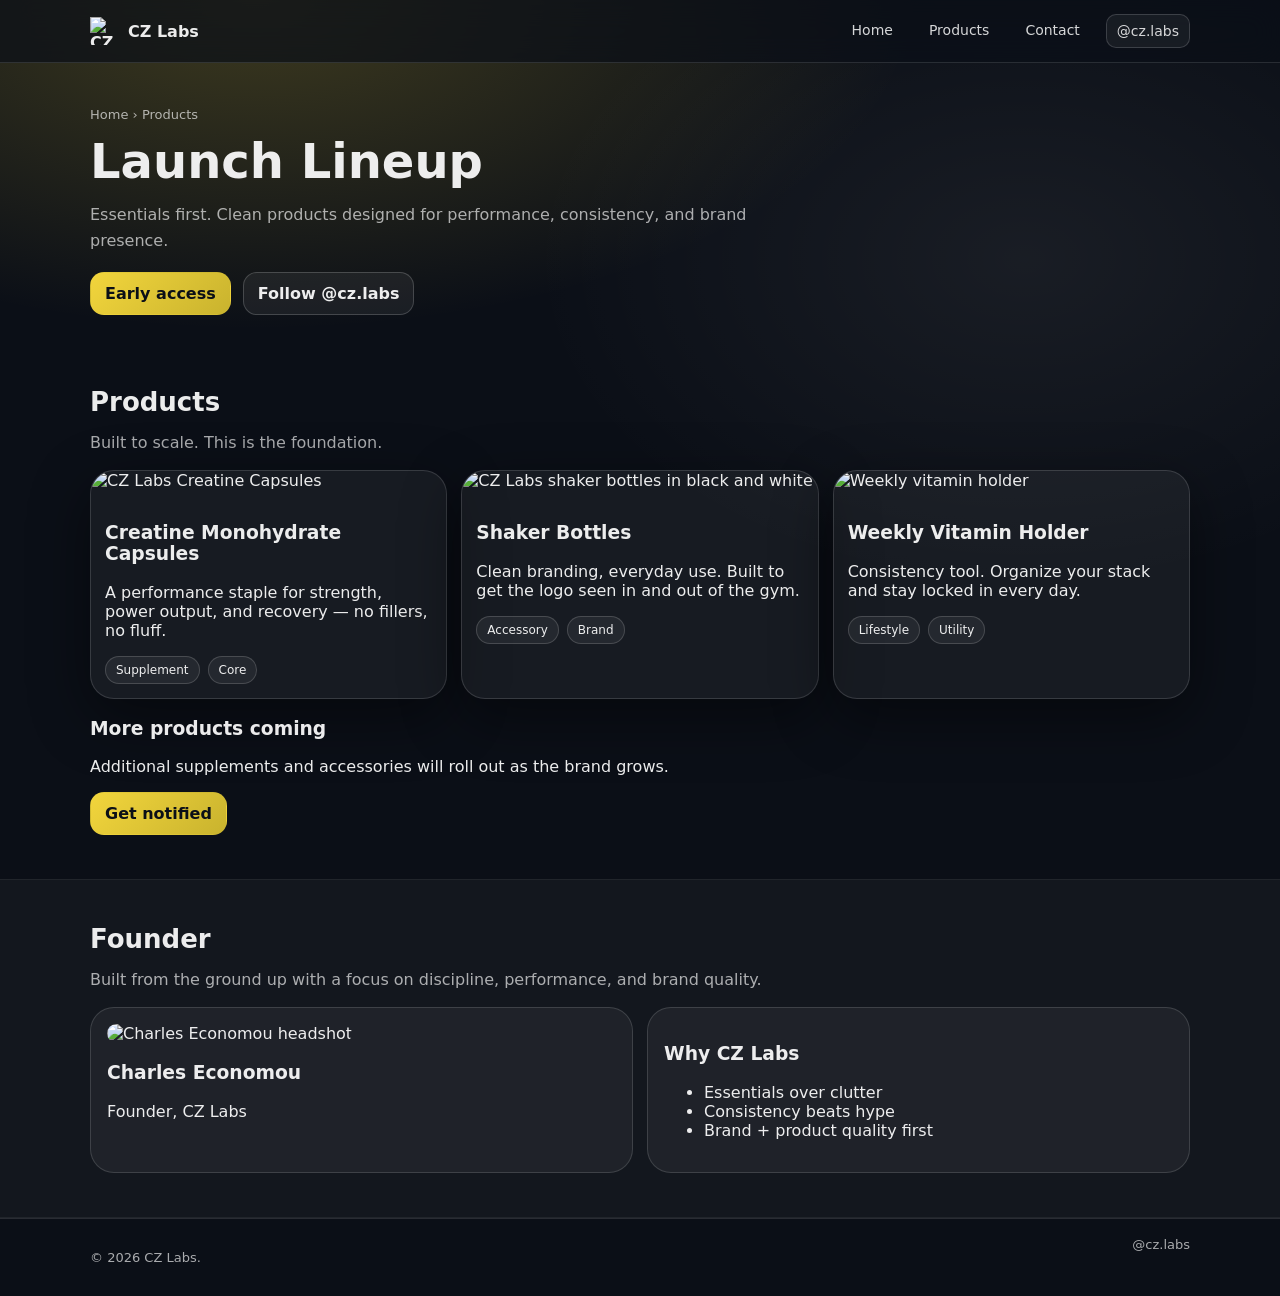
==== products.html @ 8572baa5 "Add files via upload" ====
<!doctype html>
<html lang="en">
<head>
  <meta charset="UTF-8" />
  <meta name="viewport" content="width=device-width, initial-scale=1.0" />
  <title>CZ Labs — Products</title>
  <meta name="description" content="CZ Labs product lineup: shakers, creatine capsules, and weekly vitamin holders." />
  <link rel="stylesheet" href="styles.css" />
</head>

<body>
  <!-- Header / Nav -->
  <header class="header">
    <div class="container header-inner">
      <a class="brand" href="index.html" aria-label="CZ Labs Home">
        <img class="brand-logo" src="images/cz-logo.png" alt="CZ Labs logo" />
        <span class="brand-name">CZ Labs</span>
      </a>

      <nav class="nav" aria-label="Primary navigation">
        <a href="index.html">Home</a>
        <a href="products.html" aria-current="page">Products</a>
        <a href="contact.html">Contact</a>
        <a class="nav-cta" href="https://instagram.com/cz.labs" target="_blank" rel="noopener noreferrer">@cz.labs</a>
      </nav>

      <button class="mobile-toggle" id="mobileToggle" aria-label="Open menu" aria-expanded="false">
        <span></span><span></span><span></span>
      </button>
    </div>

    <div class="mobile-nav" id="mobileNav" aria-hidden="true">
      <a href="index.html">Home</a>
      <a href="products.html">Products</a>
      <a href="contact.html">Contact</a>
      <a href="https://instagram.com/cz.labs" target="_blank" rel="noopener noreferrer">@cz.labs</a>
    </div>
  </header>

  <main>
    <!-- Page Hero -->
    <section class="page-hero">
      <div class="container">
        <div class="breadcrumb">
          <a href="index.html">Home</a>
          <span>›</span>
          <span>Products</span>
        </div>

        <h1>Launch Lineup</h1>
        <p class="subhead">
          Essentials first. Clean products designed for performance, consistency, and brand presence.
        </p>

        <div class="hero-actions">
          <a class="btn primary" href="contact.html">Early access</a>
          <a class="btn ghost" href="https://instagram.com/cz.labs" target="_blank" rel="noopener noreferrer">
            Follow @cz.labs
          </a>
        </div>
      </div>
    </section>

    <!-- Products Grid -->
    <section class="section">
      <div class="container">
        <div class="section-head">
          <h2>Products</h2>
          <p>Built to scale. This is the foundation.</p>
        </div>

        <div class="product-grid">
          <!-- Creatine -->
          <article class="product-card">
            <div class="product-media">
              <img src="images/creatine.png" alt="CZ Labs Creatine Capsules" loading="lazy" />
            </div>
            <div class="product-body">
              <h3>Creatine Monohydrate Capsules</h3>
              <p class="muted">
                A performance staple for strength, power output, and recovery — no fillers, no fluff.
              </p>
              <div class="product-tags">
                <span class="tag">Supplement</span>
                <span class="tag">Core</span>
              </div>
            </div>
          </article>

          <!-- Shakers -->
          <article class="product-card">
            <div class="product-media">
              <img src="images/shakers.png" alt="CZ Labs shaker bottles in black and white" loading="lazy" />
            </div>
            <div class="product-body">
              <h3>Shaker Bottles</h3>
              <p class="muted">
                Clean branding, everyday use. Built to get the logo seen in and out of the gym.
              </p>
              <div class="product-tags">
                <span class="tag">Accessory</span>
                <span class="tag">Brand</span>
              </div>
            </div>
          </article>

          <!-- Vitamin Holder -->
          <article class="product-card">
            <div class="product-media">
              <img src="images/vitamin-holder.png" alt="Weekly vitamin holder" loading="lazy" />
            </div>
            <div class="product-body">
              <h3>Weekly Vitamin Holder</h3>
              <p class="muted">
                Consistency tool. Organize your stack and stay locked in every day.
              </p>
              <div class="product-tags">
                <span class="tag">Lifestyle</span>
                <span class="tag">Utility</span>
              </div>
            </div>
          </article>
        </div>

        <div class="callout">
          <div>
            <h3>More products coming</h3>
            <p>
              Additional supplements and accessories will roll out as the brand grows.
            </p>
          </div>
          <a class="btn primary" href="contact.html">Get notified</a>
        </div>
      </div>
    </section>

    <!-- Founder -->
    <section class="section soft">
      <div class="container">
        <div class="section-head">
          <h2>Founder</h2>
          <p>Built from the ground up with a focus on discipline, performance, and brand quality.</p>
        </div>

        <div class="founder">
          <div class="founder-card">
            <img
              class="founder-photo"
              src="images/charles-headshot.jpg"
              alt="Charles Economou headshot"
              loading="lazy"
            />
            <div class="founder-info">
              <h3>Charles Economou</h3>
              <p class="muted">Founder, CZ Labs</p>
            </div>
          </div>

          <div class="founder-note">
            <h3>Why CZ Labs</h3>
            <ul class="bullets">
              <li>Essentials over clutter</li>
              <li>Consistency beats hype</li>
              <li>Brand + product quality first</li>
            </ul>
          </div>
        </div>
      </div>
    </section>
  </main>

  <!-- Footer -->
  <footer class="footer">
    <div class="container footer-inner">
      <p>© <span id="year"></span> CZ Labs.</p>
      <a href="https://instagram.com/cz.labs" target="_blank" rel="noopener noreferrer">@cz.labs</a>
    </div>
  </footer>

  <script src="script.js"></script>
</body>
</html>
---- styles.css ----
/* =========================================================
   CZ LABS — GLOBAL STYLES
   Clean • Dark • Premium • Scalable
========================================================= */

/* ---------- Variables ---------- */
:root{
  --bg: #0b0f17;
  --panel: rgba(255,255,255,0.06);
  --panel-strong: rgba(255,255,255,0.08);
  --text: rgba(255,255,255,0.92);
  --muted: rgba(255,255,255,0.65);
  --line: rgba(255,255,255,0.12);
  --accent: #f2d53c;
  --accent-dark: #c9b32e;
  --radius: 18px;
  --radius-lg: 24px;
  --shadow: 0 18px 60px rgba(0,0,0,0.45);
  --max: 1100px;
  --font: ui-sans-serif, system-ui, -apple-system, Segoe UI, Roboto, Helvetica, Arial;
}

/* ---------- Reset ---------- */
*{ box-sizing:border-box; }
html, body{ margin:0; padding:0; }
body{
  font-family: var(--font);
  color: var(--text);
  background:
    radial-gradient(1200px 600px at 20% 0%, rgba(242,213,60,0.22), transparent 55%),
    radial-gradient(900px 600px at 80% 20%, rgba(255,255,255,0.06), transparent 55%),
    var(--bg);
}

a{ color:inherit; text-decoration:none; }
a:hover{ text-decoration: underline; text-underline-offset: 4px; }

.container{
  width: min(var(--max), calc(100% - 40px));
  margin: 0 auto;
}

/* ---------- Header ---------- */
.header{
  position: sticky;
  top: 0;
  z-index: 50;
  backdrop-filter: blur(14px);
  background: rgba(11,15,23,0.7);
  border-bottom: 1px solid var(--line);
}

.header-inner{
  display:flex;
  align-items:center;
  justify-content:space-between;
  padding: 14px 0;
  gap: 16px;
}

.brand{
  display:flex;
  align-items:center;
  gap: 10px;
  font-weight: 800;
}

.brand-logo{
  width: 28px;
  height: 28px;
  object-fit: contain;
}

.nav{
  display:flex;
  gap: 16px;
}

.nav a{
  font-size: 14px;
  padding: 8px 10px;
  border-radius: 10px;
  opacity: 0.9;
}

.nav a:hover{
  background: rgba(255,255,255,0.06);
  text-decoration:none;
}

.nav-cta{
  border: 1px solid rgba(255,255,255,0.18);
  background: rgba(255,255,255,0.06);
}

/* ---------- Mobile Nav ---------- */
.mobile-toggle{
  display:none;
  width: 42px;
  height: 40px;
  border-radius: 12px;
  border: 1px solid rgba(255,255,255,0.18);
  background: rgba(255,255,255,0.06);
}
.mobile-toggle span{
  display:block;
  width:18px;
  height:2px;
  background:white;
  margin:4px auto;
}

.mobile-nav{
  display:none;
  padding: 12px 20px 18px;
  border-top: 1px solid var(--line);
}
.mobile-nav.open{ display:block; }
.mobile-nav a{
  display:block;
  padding: 10px;
  border-radius: 10px;
}

/* ---------- Buttons ---------- */
.btn{
  display:inline-flex;
  align-items:center;
  justify-content:center;
  padding: 11px 14px;
  border-radius: 14px;
  font-weight: 700;
  border: 1px solid transparent;
}

.btn.primary{
  background: linear-gradient(135deg, var(--accent), var(--accent-dark));
  color: #0b0f17;
}

.btn.ghost{
  border: 1px solid rgba(255,255,255,0.18);
  background: rgba(255,255,255,0.06);
}

/* ---------- Hero ---------- */
.hero{
  padding: 56px 0 32px;
}

.hero-grid{
  display:grid;
  grid-template-columns: 1.1fr 0.9fr;
  gap: 28px;
}

.pill{
  display:inline-block;
  padding: 6px 10px;
  font-size: 12px;
  border-radius: 999px;
  border: 1px solid rgba(255,255,255,0.16);
  background: rgba(255,255,255,0.06);
}

h1{
  margin: 14px 0 10px;
  font-size: clamp(34px, 4vw, 48px);
  line-height: 1.05;
}

.subhead{
  color: var(--muted);
  max-width: 65ch;
  line-height: 1.6;
}

.hero-actions{
  margin: 18px 0;
  display:flex;
  gap: 12px;
  flex-wrap: wrap;
}

.hero-stats{
  display:grid;
  grid-template-columns: repeat(3,1fr);
  gap: 10px;
}

.stat{
  border: 1px solid rgba(255,255,255,0.14);
  background: rgba(255,255,255,0.05);
  border-radius: var(--radius);
  padding: 12px;
}

.stat-top{ font-weight: 700; font-size: 13px; }
.stat-bottom{ font-size: 12px; color: var(--muted); }

/* ---------- Cards ---------- */
.cards{
  display:grid;
  grid-template-columns: repeat(3,1fr);
  gap: 14px;
}

.card{
  border: 1px solid rgba(255,255,255,0.14);
  background: rgba(255,255,255,0.05);
  border-radius: var(--radius);
  padding: 16px;
  box-shadow: var(--shadow);
}

/* ---------- Sections ---------- */
.section{ padding: 44px 0; }
.section.soft{
  background: rgba(255,255,255,0.03);
  border-top: 1px solid rgba(255,255,255,0.06);
  border-bottom: 1px solid rgba(255,255,255,0.06);
}

.section-head{ margin-bottom: 18px; }
.section-head h2{ margin:0; font-size: 26px; }
.section-head p{ color: var(--muted); max-width: 70ch; }

/* ---------- Page Hero ---------- */
.page-hero{ padding: 44px 0 10px; }
.breadcrumb{ font-size: 13px; color: var(--muted); }

/* ---------- Products ---------- */
.product-grid{
  display:grid;
  grid-template-columns: repeat(3,1fr);
  gap: 14px;
}

.product-card{
  border: 1px solid rgba(255,255,255,0.14);
  background: rgba(255,255,255,0.05);
  border-radius: var(--radius-lg);
  overflow:hidden;
  box-shadow: var(--shadow);
}

.product-media img{
  width:100%;
  height:260px;
  object-fit: cover;
}

.product-body{
  padding: 14px;
}

.product-tags{
  display:flex;
  gap: 8px;
  margin-top: 10px;
}

.tag{
  font-size: 12px;
  padding: 6px 10px;
  border-radius: 999px;
  border: 1px solid rgba(255,255,255,0.16);
  background: rgba(255,255,255,0.06);
}

/* ---------- Founder ---------- */
.founder{
  display:grid;
  grid-template-columns: 1fr 1fr;
  gap: 14px;
}

.founder-card,
.founder-note{
  border: 1px solid rgba(255,255,255,0.14);
  background: rgba(255,255,255,0.05);
  border-radius: var(--radius-lg);
  padding: 16px;
}

.founder-photo{
  width:100%;
  height:280px;
  object-fit: cover;
  border-radius: 18px;
}

.founder-links{
  display:flex;
  gap: 10px;
  margin-top: 12px;
}

/* ---------- Contact ---------- */
.contact-grid{
  display:grid;
  grid-template-columns: 1fr 1fr;
  gap: 14px;
}

.contact-card,
.contact-form{
  border: 1px solid rgba(255,255,255,0.14);
  background: rgba(255,255,255,0.05);
  border-radius: var(--radius-lg);
  padding: 16px;
}

.contact-row{
  display:flex;
  justify-content:space-between;
  padding: 10px 0;
  border-bottom: 1px solid rgba(255,255,255,0.08);
}

label{
  display:grid;
  gap: 8px;
  margin-top: 12px;
  font-size: 13px;
}

input, textarea{
  width:100%;
  padding: 12px;
  border-radius: 14px;
  border: 1px solid rgba(255,255,255,0.14);
  background: rgba(11,15,23,0.4);
  color:white;
}

/* ---------- Footer ---------- */
.footer{
  border-top: 1px solid var(--line);
  padding: 18px 0;
}
.footer-inner{
  display:flex;
  justify-content:space-between;
  font-size: 13px;
  color: var(--muted);
}

/* ---------- Responsive ---------- */
@media (max-width: 900px){
  .hero-grid,
  .cards,
  .product-grid,
  .founder,
  .contact-grid{
    grid-template-columns: 1fr;
  }
}

@media (max-width: 760px){
  .nav{ display:none; }
  .mobile-toggle{ display:block; }
}
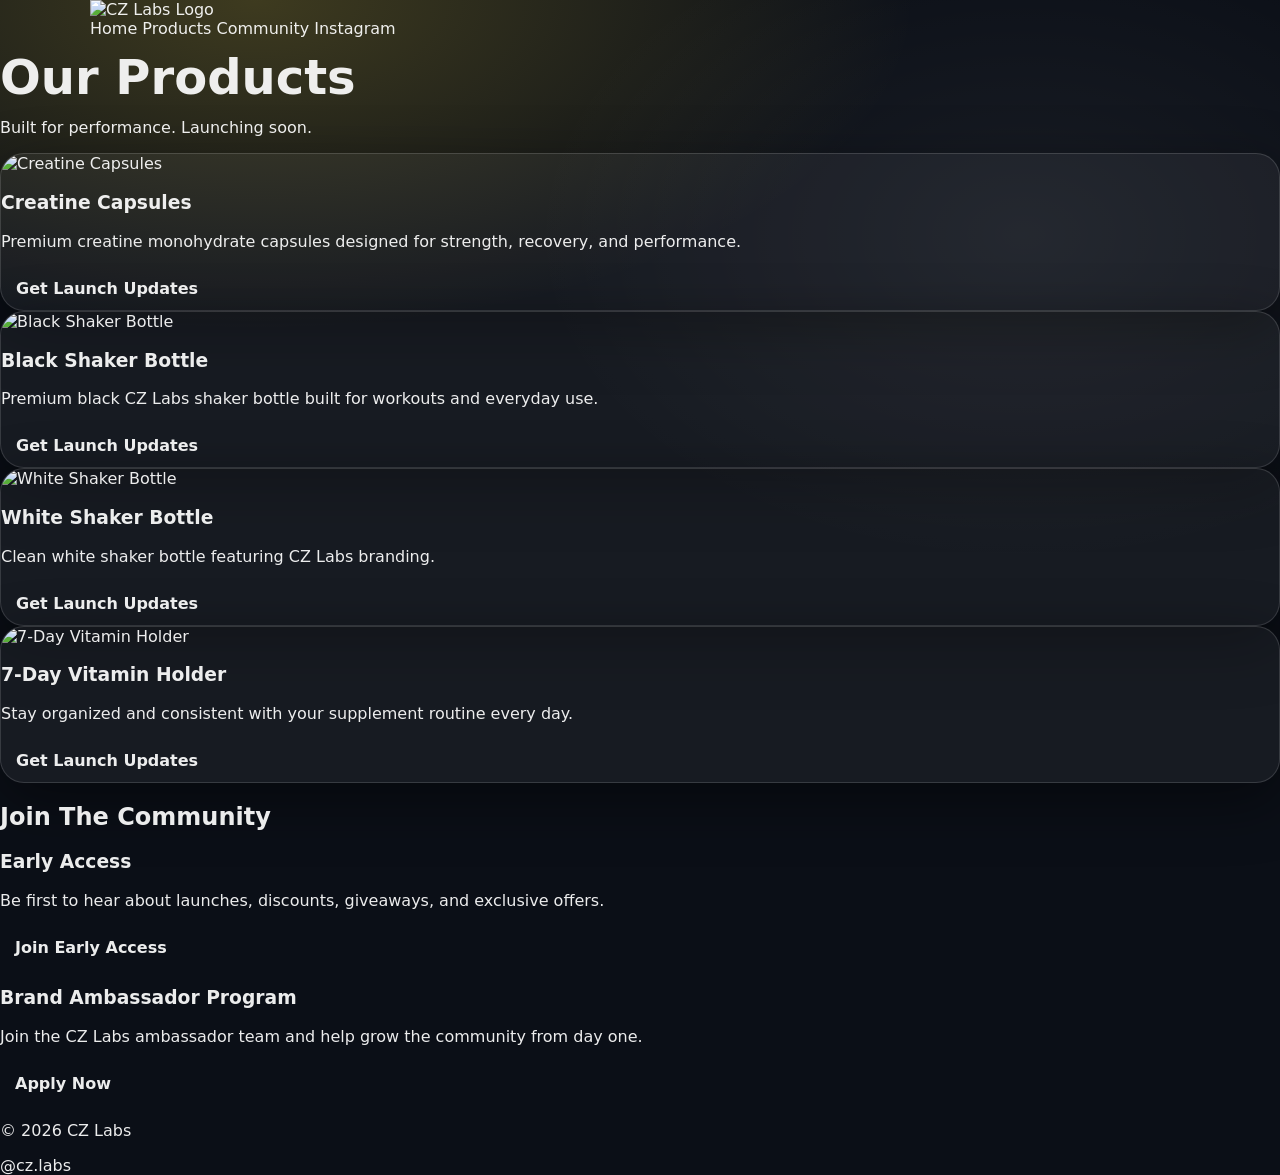
==== commit 465f18fb: "Update products.html" ====
--- a/products.html
+++ b/products.html
@@ -1,182 +1,176 @@
-<!doctype html>
+<!DOCTYPE html>
 <html lang="en">
 <head>
-  <meta charset="UTF-8" />
-  <meta name="viewport" content="width=device-width, initial-scale=1.0" />
-  <title>CZ Labs — Products</title>
-  <meta name="description" content="CZ Labs product lineup: shakers, creatine capsules, and weekly vitamin holders." />
-  <link rel="stylesheet" href="styles.css" />
+    <meta charset="UTF-8">
+    <meta name="viewport" content="width=device-width, initial-scale=1.0">
+    <title>CZ Labs | Products</title>
+    <link rel="stylesheet" href="styles.css">
 </head>
 
 <body>
-  <!-- Header / Nav -->
-  <header class="header">
-    <div class="container header-inner">
-      <a class="brand" href="index.html" aria-label="CZ Labs Home">
-        <img class="brand-logo" src="images/cz-logo.png" alt="CZ Labs logo" />
-        <span class="brand-name">CZ Labs</span>
-      </a>
 
-      <nav class="nav" aria-label="Primary navigation">
-        <a href="index.html">Home</a>
-        <a href="products.html" aria-current="page">Products</a>
-        <a href="contact.html">Contact</a>
-        <a class="nav-cta" href="https://instagram.com/cz.labs" target="_blank" rel="noopener noreferrer">@cz.labs</a>
-      </nav>
+<header>
+    <div class="container">
 
-      <button class="mobile-toggle" id="mobileToggle" aria-label="Open menu" aria-expanded="false">
-        <span></span><span></span><span></span>
-      </button>
+        <a href="index.html">
+            <img src="images/logo.png" alt="CZ Labs Logo" class="logo">
+        </a>
+
+        <nav>
+            <a href="index.html">Home</a>
+            <a href="products.html">Products</a>
+            <a href="index.html#community">Community</a>
+            <a href="https://instagram.com/cz.labs" target="_blank">
+                Instagram
+            </a>
+        </nav>
+
+    </div>
+</header>
+
+<section class="products-page">
+
+    <h1>Our Products</h1>
+
+    <p class="products-subtitle">
+        Built for performance. Launching soon.
+    </p>
+
+    <div class="products-grid">
+
+        <div class="product-card">
+
+            <img src="images/creatine.png" alt="Creatine Capsules">
+
+            <h3>Creatine Capsules</h3>
+
+            <p>
+                Premium creatine monohydrate capsules designed
+                for strength, recovery, and performance.
+            </p>
+
+            <a href="https://gmail.us10.list-manage.com/subscribe?u=8d8b73efa41e46fff6f11100b&id=3ca9a7f5ea"
+               target="_blank"
+               class="btn">
+                Get Launch Updates
+            </a>
+
+        </div>
+
+        <div class="product-card">
+
+            <img src="images/shaker-black.png" alt="Black Shaker Bottle">
+
+            <h3>Black Shaker Bottle</h3>
+
+            <p>
+                Premium black CZ Labs shaker bottle built
+                for workouts and everyday use.
+            </p>
+
+            <a href="https://gmail.us10.list-manage.com/subscribe?u=8d8b73efa41e46fff6f11100b&id=3ca9a7f5ea"
+               target="_blank"
+               class="btn">
+                Get Launch Updates
+            </a>
+
+        </div>
+
+        <div class="product-card">
+
+            <img src="images/shaker-white.png" alt="White Shaker Bottle">
+
+            <h3>White Shaker Bottle</h3>
+
+            <p>
+                Clean white shaker bottle featuring
+                CZ Labs branding.
+            </p>
+
+            <a href="https://gmail.us10.list-manage.com/subscribe?u=8d8b73efa41e46fff6f11100b&id=3ca9a7f5ea"
+               target="_blank"
+               class="btn">
+                Get Launch Updates
+            </a>
+
+        </div>
+
+        <div class="product-card">
+
+            <img src="images/vitamin-holder.png" alt="7-Day Vitamin Holder">
+
+            <h3>7-Day Vitamin Holder</h3>
+
+            <p>
+                Stay organized and consistent with
+                your supplement routine every day.
+            </p>
+
+            <a href="https://gmail.us10.list-manage.com/subscribe?u=8d8b73efa41e46fff6f11100b&id=3ca9a7f5ea"
+               target="_blank"
+               class="btn">
+                Get Launch Updates
+            </a>
+
+        </div>
+
     </div>
 
-    <div class="mobile-nav" id="mobileNav" aria-hidden="true">
-      <a href="index.html">Home</a>
-      <a href="products.html">Products</a>
-      <a href="contact.html">Contact</a>
-      <a href="https://instagram.com/cz.labs" target="_blank" rel="noopener noreferrer">@cz.labs</a>
-    </div>
-  </header>
+</section>
 
-  <main>
-    <!-- Page Hero -->
-    <section class="page-hero">
-      <div class="container">
-        <div class="breadcrumb">
-          <a href="index.html">Home</a>
-          <span>›</span>
-          <span>Products</span>
+<section class="community">
+
+    <h2>Join The Community</h2>
+
+    <div class="community-grid">
+
+        <div class="community-card">
+
+            <h3>Early Access</h3>
+
+            <p>
+                Be first to hear about launches,
+                discounts, giveaways, and exclusive offers.
+            </p>
+
+            <a href="https://gmail.us10.list-manage.com/subscribe?u=8d8b73efa41e46fff6f11100b&id=3ca9a7f5ea"
+               target="_blank"
+               class="btn">
+                Join Early Access
+            </a>
+
         </div>
 
-        <h1>Launch Lineup</h1>
-        <p class="subhead">
-          Essentials first. Clean products designed for performance, consistency, and brand presence.
-        </p>
+        <div class="community-card">
 
-        <div class="hero-actions">
-          <a class="btn primary" href="contact.html">Early access</a>
-          <a class="btn ghost" href="https://instagram.com/cz.labs" target="_blank" rel="noopener noreferrer">
-            Follow @cz.labs
-          </a>
-        </div>
-      </div>
-    </section>
+            <h3>Brand Ambassador Program</h3>
 
-    <!-- Products Grid -->
-    <section class="section">
-      <div class="container">
-        <div class="section-head">
-          <h2>Products</h2>
-          <p>Built to scale. This is the foundation.</p>
+            <p>
+                Join the CZ Labs ambassador team and help
+                grow the community from day one.
+            </p>
+
+            <a href="https://form.jotform.com/251398017417156"
+               target="_blank"
+               class="btn">
+                Apply Now
+            </a>
+
         </div>
 
-        <div class="product-grid">
-          <!-- Creatine -->
-          <article class="product-card">
-            <div class="product-media">
-              <img src="images/creatine.png" alt="CZ Labs Creatine Capsules" loading="lazy" />
-            </div>
-            <div class="product-body">
-              <h3>Creatine Monohydrate Capsules</h3>
-              <p class="muted">
-                A performance staple for strength, power output, and recovery — no fillers, no fluff.
-              </p>
-              <div class="product-tags">
-                <span class="tag">Supplement</span>
-                <span class="tag">Core</span>
-              </div>
-            </div>
-          </article>
+    </div>
 
-          <!-- Shakers -->
-          <article class="product-card">
-            <div class="product-media">
-              <img src="images/shakers.png" alt="CZ Labs shaker bottles in black and white" loading="lazy" />
-            </div>
-            <div class="product-body">
-              <h3>Shaker Bottles</h3>
-              <p class="muted">
-                Clean branding, everyday use. Built to get the logo seen in and out of the gym.
-              </p>
-              <div class="product-tags">
-                <span class="tag">Accessory</span>
-                <span class="tag">Brand</span>
-              </div>
-            </div>
-          </article>
+</section>
 
-          <!-- Vitamin Holder -->
-          <article class="product-card">
-            <div class="product-media">
-              <img src="images/vitamin-holder.png" alt="Weekly vitamin holder" loading="lazy" />
-            </div>
-            <div class="product-body">
-              <h3>Weekly Vitamin Holder</h3>
-              <p class="muted">
-                Consistency tool. Organize your stack and stay locked in every day.
-              </p>
-              <div class="product-tags">
-                <span class="tag">Lifestyle</span>
-                <span class="tag">Utility</span>
-              </div>
-            </div>
-          </article>
-        </div>
+<footer>
 
-        <div class="callout">
-          <div>
-            <h3>More products coming</h3>
-            <p>
-              Additional supplements and accessories will roll out as the brand grows.
-            </p>
-          </div>
-          <a class="btn primary" href="contact.html">Get notified</a>
-        </div>
-      </div>
-    </section>
+    <p>© 2026 CZ Labs</p>
 
-    <!-- Founder -->
-    <section class="section soft">
-      <div class="container">
-        <div class="section-head">
-          <h2>Founder</h2>
-          <p>Built from the ground up with a focus on discipline, performance, and brand quality.</p>
-        </div>
+    <a href="https://instagram.com/cz.labs" target="_blank">
+        @cz.labs
+    </a>
 
-        <div class="founder">
-          <div class="founder-card">
-            <img
-              class="founder-photo"
-              src="images/charles-headshot.jpg"
-              alt="Charles Economou headshot"
-              loading="lazy"
-            />
-            <div class="founder-info">
-              <h3>Charles Economou</h3>
-              <p class="muted">Founder, CZ Labs</p>
-            </div>
-          </div>
+</footer>
 
-          <div class="founder-note">
-            <h3>Why CZ Labs</h3>
-            <ul class="bullets">
-              <li>Essentials over clutter</li>
-              <li>Consistency beats hype</li>
-              <li>Brand + product quality first</li>
-            </ul>
-          </div>
-        </div>
-      </div>
-    </section>
-  </main>
-
-  <!-- Footer -->
-  <footer class="footer">
-    <div class="container footer-inner">
-      <p>© <span id="year"></span> CZ Labs.</p>
-      <a href="https://instagram.com/cz.labs" target="_blank" rel="noopener noreferrer">@cz.labs</a>
-    </div>
-  </footer>
-
-  <script src="script.js"></script>
 </body>
 </html>
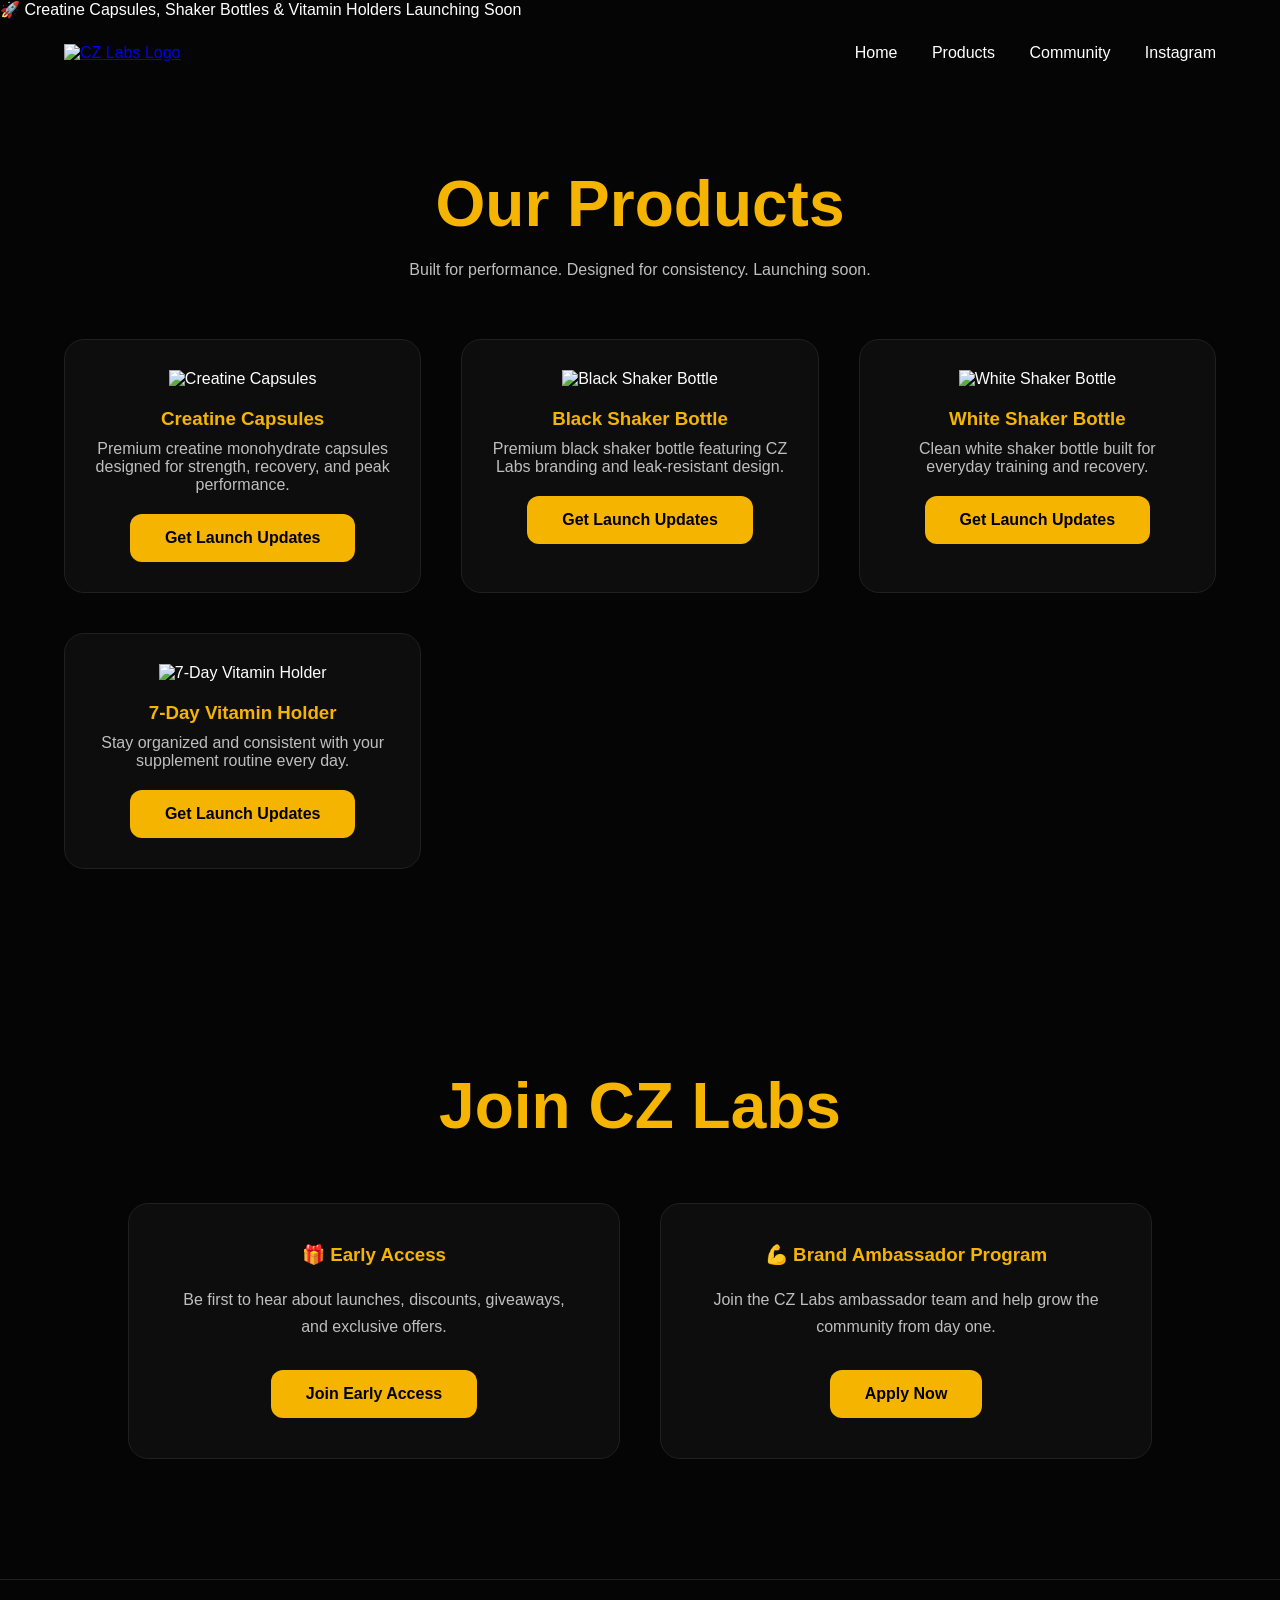
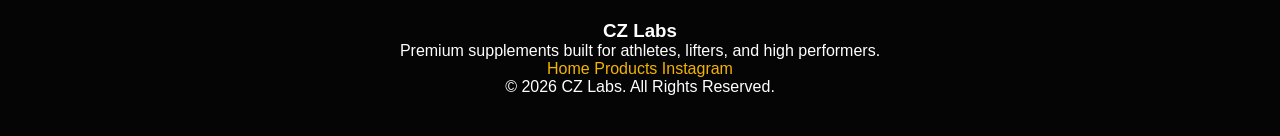
==== commit d113264f: "Update products.html" ====
--- a/products.html
+++ b/products.html
@@ -1,5 +1,6 @@
 <!DOCTYPE html>
 <html lang="en">
+
 <head>
     <meta charset="UTF-8">
     <meta name="viewport" content="width=device-width, initial-scale=1.0">
@@ -9,6 +10,10 @@
 
 <body>
 
+<div class="announcement-bar">
+    🚀 Creatine Capsules, Shaker Bottles & Vitamin Holders Launching Soon
+</div>
+
 <header>
     <div class="container">
 
@@ -20,7 +25,7 @@
             <a href="index.html">Home</a>
             <a href="products.html">Products</a>
             <a href="index.html#community">Community</a>
-            <a href="https://instagram.com/cz.labs" target="_blank">
+            <a href="https://www.instagram.com/cz.labs/" target="_blank" rel="noopener noreferrer">
                 Instagram
             </a>
         </nav>
@@ -33,7 +38,7 @@
     <h1>Our Products</h1>
 
     <p class="products-subtitle">
-        Built for performance. Launching soon.
+        Built for performance. Designed for consistency. Launching soon.
     </p>
 
     <div class="products-grid">
@@ -46,11 +51,12 @@
 
             <p>
                 Premium creatine monohydrate capsules designed
-                for strength, recovery, and performance.
-            </p>
-
-            <a href="https://gmail.us10.list-manage.com/subscribe?u=8d8b73efa41e46fff6f11100b&id=3ca9a7f5ea"
-               target="_blank"
+                for strength, recovery, and peak performance.
+            </p>
+
+            <a href="https://gmail.us10.list-manage.com/subscribe?u=8d8b73efa41e46fff6f11100b&id=3ca9a7f5ea"
+               target="_blank"
+               rel="noopener noreferrer"
                class="btn">
                 Get Launch Updates
             </a>
@@ -64,12 +70,13 @@
             <h3>Black Shaker Bottle</h3>
 
             <p>
-                Premium black CZ Labs shaker bottle built
-                for workouts and everyday use.
-            </p>
-
-            <a href="https://gmail.us10.list-manage.com/subscribe?u=8d8b73efa41e46fff6f11100b&id=3ca9a7f5ea"
-               target="_blank"
+                Premium black shaker bottle featuring
+                CZ Labs branding and leak-resistant design.
+            </p>
+
+            <a href="https://gmail.us10.list-manage.com/subscribe?u=8d8b73efa41e46fff6f11100b&id=3ca9a7f5ea"
+               target="_blank"
+               rel="noopener noreferrer"
                class="btn">
                 Get Launch Updates
             </a>
@@ -83,12 +90,13 @@
             <h3>White Shaker Bottle</h3>
 
             <p>
-                Clean white shaker bottle featuring
-                CZ Labs branding.
-            </p>
-
-            <a href="https://gmail.us10.list-manage.com/subscribe?u=8d8b73efa41e46fff6f11100b&id=3ca9a7f5ea"
-               target="_blank"
+                Clean white shaker bottle built
+                for everyday training and recovery.
+            </p>
+
+            <a href="https://gmail.us10.list-manage.com/subscribe?u=8d8b73efa41e46fff6f11100b&id=3ca9a7f5ea"
+               target="_blank"
+               rel="noopener noreferrer"
                class="btn">
                 Get Launch Updates
             </a>
@@ -108,6 +116,7 @@
 
             <a href="https://gmail.us10.list-manage.com/subscribe?u=8d8b73efa41e46fff6f11100b&id=3ca9a7f5ea"
                target="_blank"
+               rel="noopener noreferrer"
                class="btn">
                 Get Launch Updates
             </a>
@@ -120,13 +129,13 @@
 
 <section class="community">
 
-    <h2>Join The Community</h2>
+    <h2>Join CZ Labs</h2>
 
     <div class="community-grid">
 
         <div class="community-card">
 
-            <h3>Early Access</h3>
+            <h3>🎁 Early Access</h3>
 
             <p>
                 Be first to hear about launches,
@@ -135,6 +144,7 @@
 
             <a href="https://gmail.us10.list-manage.com/subscribe?u=8d8b73efa41e46fff6f11100b&id=3ca9a7f5ea"
                target="_blank"
+               rel="noopener noreferrer"
                class="btn">
                 Join Early Access
             </a>
@@ -143,7 +153,7 @@
 
         <div class="community-card">
 
-            <h3>Brand Ambassador Program</h3>
+            <h3>💪 Brand Ambassador Program</h3>
 
             <p>
                 Join the CZ Labs ambassador team and help
@@ -152,6 +162,7 @@
 
             <a href="https://form.jotform.com/251398017417156"
                target="_blank"
+               rel="noopener noreferrer"
                class="btn">
                 Apply Now
             </a>
@@ -164,11 +175,26 @@
 
 <footer>
 
-    <p>© 2026 CZ Labs</p>
-
-    <a href="https://instagram.com/cz.labs" target="_blank">
-        @cz.labs
-    </a>
+    <div class="footer-content">
+
+        <h3>CZ Labs</h3>
+
+        <p>
+            Premium supplements built for athletes,
+            lifters, and high performers.
+        </p>
+
+        <div class="footer-links">
+            <a href="index.html">Home</a>
+            <a href="products.html">Products</a>
+            <a href="https://www.instagram.com/cz.labs/" target="_blank">Instagram</a>
+        </div>
+
+    </div>
+
+    <p class="copyright">
+        © 2026 CZ Labs. All Rights Reserved.
+    </p>
 
 </footer>
 
--- a/styles.css
+++ b/styles.css
@@ -1,363 +1,320 @@
-/* =========================================================
-   CZ LABS — GLOBAL STYLES
-   Clean • Dark • Premium • Scalable
-========================================================= */
-
-/* ---------- Variables ---------- */
 :root{
-  --bg: #0b0f17;
-  --panel: rgba(255,255,255,0.06);
-  --panel-strong: rgba(255,255,255,0.08);
-  --text: rgba(255,255,255,0.92);
-  --muted: rgba(255,255,255,0.65);
-  --line: rgba(255,255,255,0.12);
-  --accent: #f2d53c;
-  --accent-dark: #c9b32e;
-  --radius: 18px;
-  --radius-lg: 24px;
-  --shadow: 0 18px 60px rgba(0,0,0,0.45);
-  --max: 1100px;
-  --font: ui-sans-serif, system-ui, -apple-system, Segoe UI, Roboto, Helvetica, Arial;
-}
-
-/* ---------- Reset ---------- */
-*{ box-sizing:border-box; }
-html, body{ margin:0; padding:0; }
+    --gold:#f4b400;
+    --black:#050505;
+    --card:#0d0d0d;
+    --gray:#bfbfbf;
+}
+
+html{
+    scroll-behavior:smooth;
+}
+
+*{
+    margin:0;
+    padding:0;
+    box-sizing:border-box;
+}
+
 body{
-  font-family: var(--font);
-  color: var(--text);
-  background:
-    radial-gradient(1200px 600px at 20% 0%, rgba(242,213,60,0.22), transparent 55%),
-    radial-gradient(900px 600px at 80% 20%, rgba(255,255,255,0.06), transparent 55%),
-    var(--bg);
-}
-
-a{ color:inherit; text-decoration:none; }
-a:hover{ text-decoration: underline; text-underline-offset: 4px; }
+    background:var(--black);
+    color:white;
+    font-family:Arial, Helvetica, sans-serif;
+}
+
+/* HEADER */
 
 .container{
-  width: min(var(--max), calc(100% - 40px));
-  margin: 0 auto;
-}
-
-/* ---------- Header ---------- */
-.header{
-  position: sticky;
-  top: 0;
-  z-index: 50;
-  backdrop-filter: blur(14px);
-  background: rgba(11,15,23,0.7);
-  border-bottom: 1px solid var(--line);
-}
-
-.header-inner{
-  display:flex;
-  align-items:center;
-  justify-content:space-between;
-  padding: 14px 0;
-  gap: 16px;
-}
-
-.brand{
-  display:flex;
-  align-items:center;
-  gap: 10px;
-  font-weight: 800;
-}
-
-.brand-logo{
-  width: 28px;
-  height: 28px;
-  object-fit: contain;
-}
-
-.nav{
-  display:flex;
-  gap: 16px;
-}
-
-.nav a{
-  font-size: 14px;
-  padding: 8px 10px;
-  border-radius: 10px;
-  opacity: 0.9;
-}
-
-.nav a:hover{
-  background: rgba(255,255,255,0.06);
-  text-decoration:none;
-}
-
-.nav-cta{
-  border: 1px solid rgba(255,255,255,0.18);
-  background: rgba(255,255,255,0.06);
-}
-
-/* ---------- Mobile Nav ---------- */
-.mobile-toggle{
-  display:none;
-  width: 42px;
-  height: 40px;
-  border-radius: 12px;
-  border: 1px solid rgba(255,255,255,0.18);
-  background: rgba(255,255,255,0.06);
-}
-.mobile-toggle span{
-  display:block;
-  width:18px;
-  height:2px;
-  background:white;
-  margin:4px auto;
-}
-
-.mobile-nav{
-  display:none;
-  padding: 12px 20px 18px;
-  border-top: 1px solid var(--line);
-}
-.mobile-nav.open{ display:block; }
-.mobile-nav a{
-  display:block;
-  padding: 10px;
-  border-radius: 10px;
-}
-
-/* ---------- Buttons ---------- */
+    width:90%;
+    max-width:1400px;
+    margin:auto;
+
+    display:flex;
+    justify-content:space-between;
+    align-items:center;
+
+    padding:25px 0;
+}
+
+.logo{
+    height:90px;
+}
+
+nav a{
+    color:white;
+    text-decoration:none;
+    margin-left:30px;
+    transition:.3s;
+}
+
+nav a:hover{
+    color:var(--gold);
+}
+
+/* HERO */
+
+.hero{
+    width:90%;
+    max-width:1400px;
+    margin:auto;
+
+    min-height:80vh;
+
+    display:grid;
+    grid-template-columns:1fr 1fr;
+    gap:100px;
+    align-items:center;
+}
+
+.hero-text{
+    max-width:600px;
+}
+
+.tagline{
+    color:var(--gold);
+    font-weight:bold;
+    letter-spacing:4px;
+}
+
+.hero h1{
+    font-size:6rem;
+    line-height:1;
+    margin:25px 0;
+}
+
+.hero p{
+    color:var(--gray);
+    font-size:1.2rem;
+    line-height:1.7;
+    margin-bottom:35px;
+}
+
 .btn{
-  display:inline-flex;
-  align-items:center;
-  justify-content:center;
-  padding: 11px 14px;
-  border-radius: 14px;
-  font-weight: 700;
-  border: 1px solid transparent;
-}
-
-.btn.primary{
-  background: linear-gradient(135deg, var(--accent), var(--accent-dark));
-  color: #0b0f17;
-}
-
-.btn.ghost{
-  border: 1px solid rgba(255,255,255,0.18);
-  background: rgba(255,255,255,0.06);
-}
-
-/* ---------- Hero ---------- */
-.hero{
-  padding: 56px 0 32px;
-}
-
-.hero-grid{
-  display:grid;
-  grid-template-columns: 1.1fr 0.9fr;
-  gap: 28px;
-}
-
-.pill{
-  display:inline-block;
-  padding: 6px 10px;
-  font-size: 12px;
-  border-radius: 999px;
-  border: 1px solid rgba(255,255,255,0.16);
-  background: rgba(255,255,255,0.06);
-}
-
-h1{
-  margin: 14px 0 10px;
-  font-size: clamp(34px, 4vw, 48px);
-  line-height: 1.05;
-}
-
-.subhead{
-  color: var(--muted);
-  max-width: 65ch;
-  line-height: 1.6;
-}
-
-.hero-actions{
-  margin: 18px 0;
-  display:flex;
-  gap: 12px;
-  flex-wrap: wrap;
-}
-
-.hero-stats{
-  display:grid;
-  grid-template-columns: repeat(3,1fr);
-  gap: 10px;
-}
-
-.stat{
-  border: 1px solid rgba(255,255,255,0.14);
-  background: rgba(255,255,255,0.05);
-  border-radius: var(--radius);
-  padding: 12px;
-}
-
-.stat-top{ font-weight: 700; font-size: 13px; }
-.stat-bottom{ font-size: 12px; color: var(--muted); }
-
-/* ---------- Cards ---------- */
+    display:inline-block;
+    background:var(--gold);
+    color:black;
+    text-decoration:none;
+    padding:15px 35px;
+    border-radius:12px;
+    font-weight:bold;
+    transition:.3s;
+}
+
+.btn:hover{
+    transform:translateY(-4px);
+    box-shadow:0 0 25px rgba(244,180,0,.3);
+}
+
+.hero-image{
+    display:flex;
+    justify-content:center;
+    align-items:center;
+}
+
+.product-showcase{
+    background:white;
+    border-radius:35px;
+    padding:25px;
+
+    box-shadow:
+        0 0 40px rgba(244,180,0,.15),
+        0 0 80px rgba(244,180,0,.08);
+}
+
+.hero-image img{
+    width:300px;
+    max-width:100%;
+    display:block;
+}
+
+/* SECTIONS */
+
+.coming-soon,
+.why,
+.community{
+    padding:120px 10%;
+    text-align:center;
+}
+
+.coming-soon h2,
+.why h2,
+.community h2{
+    color:var(--gold);
+    font-size:4rem;
+    margin-bottom:60px;
+}
+
+/* CARDS */
+
 .cards{
-  display:grid;
-  grid-template-columns: repeat(3,1fr);
-  gap: 14px;
+    display:grid;
+    grid-template-columns:repeat(auto-fit,minmax(280px,1fr));
+    gap:30px;
 }
 
 .card{
-  border: 1px solid rgba(255,255,255,0.14);
-  background: rgba(255,255,255,0.05);
-  border-radius: var(--radius);
-  padding: 16px;
-  box-shadow: var(--shadow);
-}
-
-/* ---------- Sections ---------- */
-.section{ padding: 44px 0; }
-.section.soft{
-  background: rgba(255,255,255,0.03);
-  border-top: 1px solid rgba(255,255,255,0.06);
-  border-bottom: 1px solid rgba(255,255,255,0.06);
-}
-
-.section-head{ margin-bottom: 18px; }
-.section-head h2{ margin:0; font-size: 26px; }
-.section-head p{ color: var(--muted); max-width: 70ch; }
-
-/* ---------- Page Hero ---------- */
-.page-hero{ padding: 44px 0 10px; }
-.breadcrumb{ font-size: 13px; color: var(--muted); }
-
-/* ---------- Products ---------- */
-.product-grid{
-  display:grid;
-  grid-template-columns: repeat(3,1fr);
-  gap: 14px;
+    background:var(--card);
+    border:1px solid #202020;
+    border-radius:20px;
+    padding:35px;
+    transition:.3s;
+}
+
+.card:hover{
+    transform:translateY(-10px);
+    border-color:var(--gold);
+
+    box-shadow:
+        0 0 20px rgba(244,180,0,.15);
+}
+
+.card h3{
+    color:var(--gold);
+    margin-bottom:15px;
+}
+
+.card p{
+    color:var(--gray);
+    line-height:1.6;
+}
+
+/* COMMUNITY */
+
+.community-grid{
+    display:grid;
+    grid-template-columns:repeat(auto-fit,minmax(350px,1fr));
+    gap:40px;
+}
+
+.community-card{
+    background:var(--card);
+    border:1px solid #202020;
+    border-radius:20px;
+    padding:40px;
+    transition:.3s;
+}
+
+.community-card:hover{
+    border-color:var(--gold);
+
+    transform:translateY(-8px);
+
+    box-shadow:
+        0 0 20px rgba(244,180,0,.15);
+}
+
+.community-card h3{
+    color:var(--gold);
+    margin-bottom:20px;
+}
+
+.community-card p{
+    color:var(--gray);
+    line-height:1.7;
+    margin-bottom:30px;
+}
+
+/* PRODUCTS PAGE */
+
+.products-page{
+    width:90%;
+    max-width:1400px;
+    margin:auto;
+    padding:80px 0;
+    text-align:center;
+}
+
+.products-page h1{
+    color:var(--gold);
+    font-size:4rem;
+    margin-bottom:20px;
+}
+
+.products-subtitle{
+    color:var(--gray);
+    margin-bottom:60px;
+}
+
+.products-grid{
+    display:grid;
+    grid-template-columns:repeat(auto-fit,minmax(280px,1fr));
+    gap:40px;
 }
 
 .product-card{
-  border: 1px solid rgba(255,255,255,0.14);
-  background: rgba(255,255,255,0.05);
-  border-radius: var(--radius-lg);
-  overflow:hidden;
-  box-shadow: var(--shadow);
-}
-
-.product-media img{
-  width:100%;
-  height:260px;
-  object-fit: cover;
-}
-
-.product-body{
-  padding: 14px;
-}
-
-.product-tags{
-  display:flex;
-  gap: 8px;
-  margin-top: 10px;
-}
-
-.tag{
-  font-size: 12px;
-  padding: 6px 10px;
-  border-radius: 999px;
-  border: 1px solid rgba(255,255,255,0.16);
-  background: rgba(255,255,255,0.06);
-}
-
-/* ---------- Founder ---------- */
-.founder{
-  display:grid;
-  grid-template-columns: 1fr 1fr;
-  gap: 14px;
-}
-
-.founder-card,
-.founder-note{
-  border: 1px solid rgba(255,255,255,0.14);
-  background: rgba(255,255,255,0.05);
-  border-radius: var(--radius-lg);
-  padding: 16px;
-}
-
-.founder-photo{
-  width:100%;
-  height:280px;
-  object-fit: cover;
-  border-radius: 18px;
-}
-
-.founder-links{
-  display:flex;
-  gap: 10px;
-  margin-top: 12px;
-}
-
-/* ---------- Contact ---------- */
-.contact-grid{
-  display:grid;
-  grid-template-columns: 1fr 1fr;
-  gap: 14px;
-}
-
-.contact-card,
-.contact-form{
-  border: 1px solid rgba(255,255,255,0.14);
-  background: rgba(255,255,255,0.05);
-  border-radius: var(--radius-lg);
-  padding: 16px;
-}
-
-.contact-row{
-  display:flex;
-  justify-content:space-between;
-  padding: 10px 0;
-  border-bottom: 1px solid rgba(255,255,255,0.08);
-}
-
-label{
-  display:grid;
-  gap: 8px;
-  margin-top: 12px;
-  font-size: 13px;
-}
-
-input, textarea{
-  width:100%;
-  padding: 12px;
-  border-radius: 14px;
-  border: 1px solid rgba(255,255,255,0.14);
-  background: rgba(11,15,23,0.4);
-  color:white;
-}
-
-/* ---------- Footer ---------- */
-.footer{
-  border-top: 1px solid var(--line);
-  padding: 18px 0;
-}
-.footer-inner{
-  display:flex;
-  justify-content:space-between;
-  font-size: 13px;
-  color: var(--muted);
-}
-
-/* ---------- Responsive ---------- */
-@media (max-width: 900px){
-  .hero-grid,
-  .cards,
-  .product-grid,
-  .founder,
-  .contact-grid{
-    grid-template-columns: 1fr;
-  }
-}
-
-@media (max-width: 760px){
-  .nav{ display:none; }
-  .mobile-toggle{ display:block; }
-}
+    background:var(--card);
+    border:1px solid #202020;
+    border-radius:20px;
+    padding:30px;
+    transition:.3s;
+}
+
+.product-card:hover{
+    transform:translateY(-10px);
+    border-color:var(--gold);
+
+    box-shadow:
+        0 0 20px rgba(244,180,0,.15);
+}
+
+.product-card img{
+    width:100%;
+    max-width:220px;
+    height:220px;
+    object-fit:contain;
+}
+
+.product-card h3{
+    color:var(--gold);
+    margin:20px 0 10px;
+}
+
+.product-card p{
+    color:var(--gray);
+    margin-bottom:20px;
+}
+
+/* FOOTER */
+
+footer{
+    border-top:1px solid #202020;
+    text-align:center;
+    padding:40px;
+}
+
+footer a{
+    color:var(--gold);
+    text-decoration:none;
+}
+
+/* MOBILE */
+
+@media(max-width:900px){
+
+    .hero{
+        grid-template-columns:1fr;
+        text-align:center;
+        gap:50px;
+        padding-top:40px;
+    }
+
+    .hero h1{
+        font-size:3.5rem;
+    }
+
+    .hero-text{
+        max-width:100%;
+    }
+
+    .container{
+        flex-direction:column;
+        gap:20px;
+    }
+
+    nav a{
+        margin:0 10px;
+    }
+
+    .logo{
+        height:70px;
+    }
+}
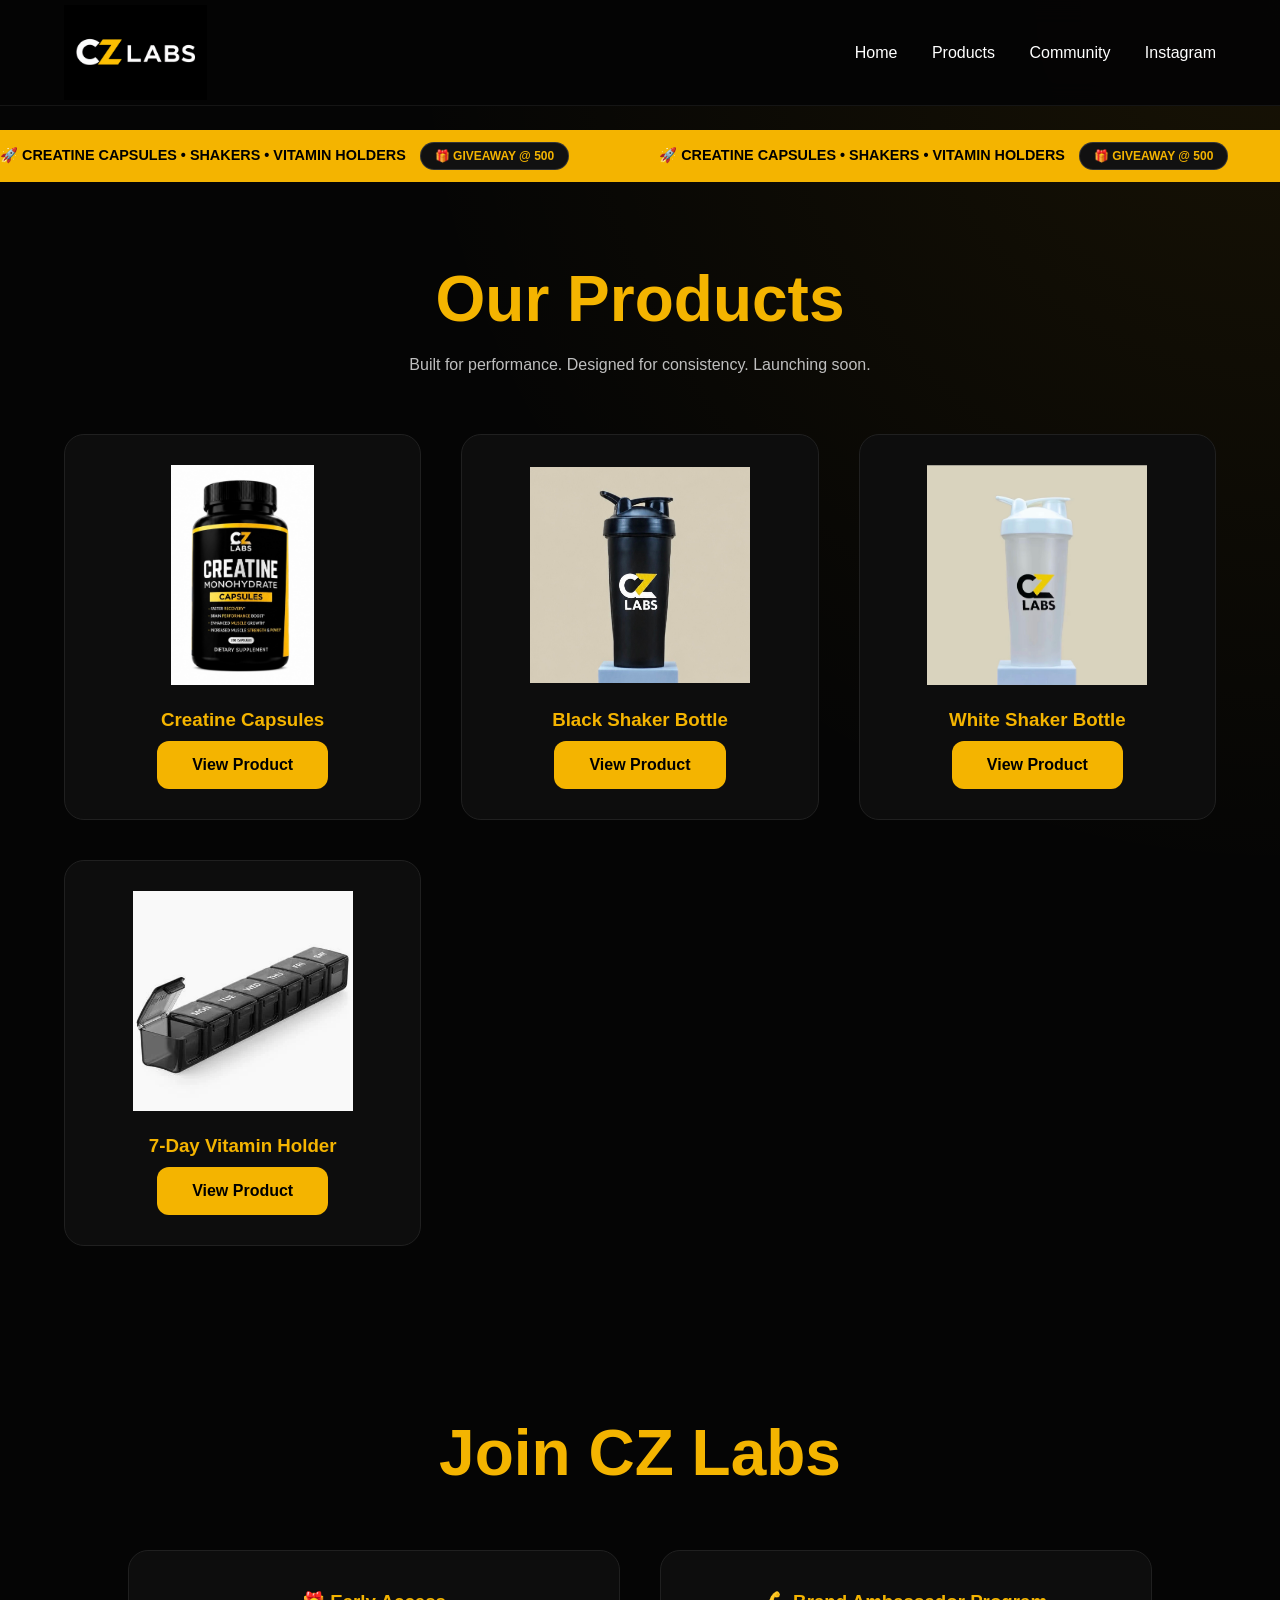
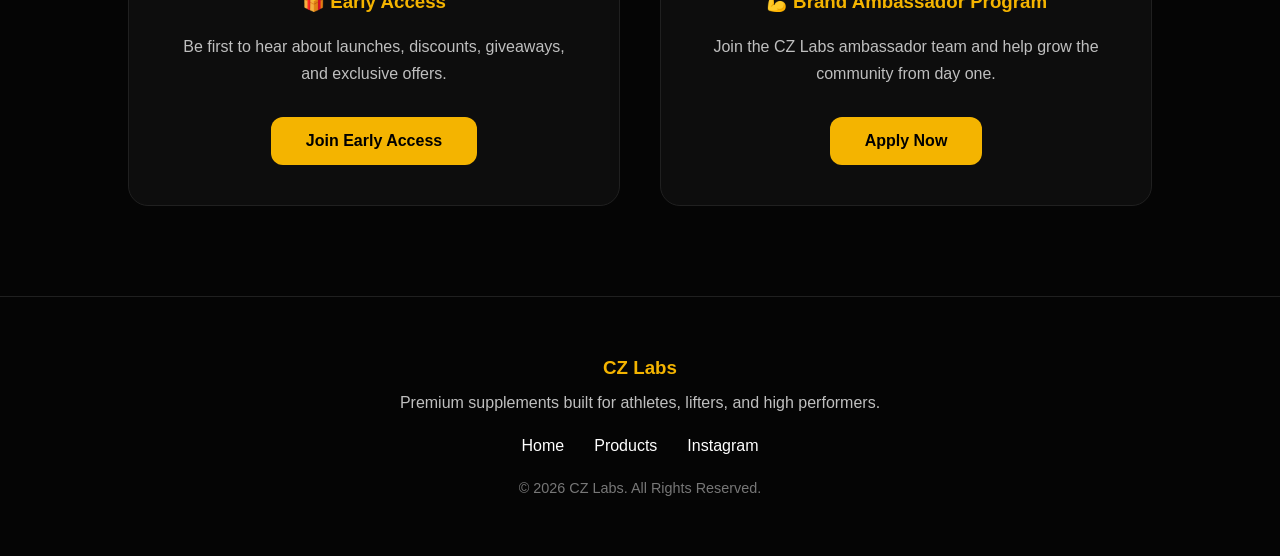
==== commit d794beb7: "Update products.html" ====
--- a/products.html
+++ b/products.html
@@ -11,7 +11,29 @@
 <body>
 
 <div class="announcement-bar">
-    🚀 Creatine Capsules, Shaker Bottles & Vitamin Holders Launching Soon
+    <div class="announcement-track">
+
+        <span>
+        🚀 CREATINE CAPSULES • SHAKERS • VITAMIN HOLDERS
+        <span class="promo-badge">🎁 GIVEAWAY @ 500</span>
+        </span>
+
+        <span>
+        🚀 CREATINE CAPSULES • SHAKERS • VITAMIN HOLDERS
+        <span class="promo-badge">🎁 GIVEAWAY @ 500</span>
+        </span>
+
+        <span>
+        🚀 CREATINE CAPSULES • SHAKERS • VITAMIN HOLDERS
+        <span class="promo-badge">🎁 GIVEAWAY @ 500</span>
+        </span>
+
+        <span>
+        🚀 CREATINE CAPSULES • SHAKERS • VITAMIN HOLDERS
+        <span class="promo-badge">🎁 GIVEAWAY @ 500</span>
+        </span>
+
+    </div>
 </div>
 
 <header>
@@ -49,17 +71,8 @@
 
             <h3>Creatine Capsules</h3>
 
-            <p>
-                Premium creatine monohydrate capsules designed
-                for strength, recovery, and peak performance.
-            </p>
 
-            <a href="https://gmail.us10.list-manage.com/subscribe?u=8d8b73efa41e46fff6f11100b&id=3ca9a7f5ea"
-               target="_blank"
-               rel="noopener noreferrer"
-               class="btn">
-                Get Launch Updates
-            </a>
+          <a href="creatine.html" class="btn"> View Product </a>
 
         </div>
 
@@ -69,17 +82,7 @@
 
             <h3>Black Shaker Bottle</h3>
 
-            <p>
-                Premium black shaker bottle featuring
-                CZ Labs branding and leak-resistant design.
-            </p>
-
-            <a href="https://gmail.us10.list-manage.com/subscribe?u=8d8b73efa41e46fff6f11100b&id=3ca9a7f5ea"
-               target="_blank"
-               rel="noopener noreferrer"
-               class="btn">
-                Get Launch Updates
-            </a>
+            <a href="black-shaker.html" class="btn">View Product</a>
 
         </div>
 
@@ -89,18 +92,7 @@
 
             <h3>White Shaker Bottle</h3>
 
-            <p>
-                Clean white shaker bottle built
-                for everyday training and recovery.
-            </p>
-
-            <a href="https://gmail.us10.list-manage.com/subscribe?u=8d8b73efa41e46fff6f11100b&id=3ca9a7f5ea"
-               target="_blank"
-               rel="noopener noreferrer"
-               class="btn">
-                Get Launch Updates
-            </a>
-
+           <a href="white-shaker.html" class="btn">View Product</a> 
         </div>
 
         <div class="product-card">
@@ -109,17 +101,7 @@
 
             <h3>7-Day Vitamin Holder</h3>
 
-            <p>
-                Stay organized and consistent with
-                your supplement routine every day.
-            </p>
-
-            <a href="https://gmail.us10.list-manage.com/subscribe?u=8d8b73efa41e46fff6f11100b&id=3ca9a7f5ea"
-               target="_blank"
-               rel="noopener noreferrer"
-               class="btn">
-                Get Launch Updates
-            </a>
+            <a href="vitamin-holder.html" class="btn">View Product</a>
 
         </div>
 
--- a/styles.css
+++ b/styles.css
@@ -16,9 +16,60 @@
 }
 
 body{
-    background:var(--black);
+    background:
+    radial-gradient(circle at top right,
+    rgba(244,180,0,.08),
+    transparent 35%),
+    var(--black);
+
     color:white;
     font-family:Arial, Helvetica, sans-serif;
+    padding-top:130px;
+}
+
+/* STICKY HEADER */
+.announcement-bar{
+    background:var(--gold);
+    color:black;
+    overflow:hidden;
+    white-space:nowrap;
+    padding:12px 0;
+    font-weight:bold;
+    font-size:.9rem;
+    position:relative;
+}
+
+.announcement-track{
+    display:flex;
+    width:max-content;
+    animation:scrollBanner 35s linear infinite;
+}
+
+.announcement-track > span{
+    padding-right:80px;
+    flex-shrink:0;
+}
+
+@keyframes scrollBanner{
+    from{
+        transform:translateX(0);
+    }
+    to{
+        transform:translateX(-50%);
+    }
+}
+
+header{
+    position:fixed;
+    top:0;
+    left:0;
+    width:100%;
+    z-index:1000;
+
+    background:rgba(5,5,5,.95);
+    backdrop-filter:blur(12px);
+
+    border-bottom:1px solid #151515;
 }
 
 /* HEADER */
@@ -32,11 +83,13 @@
     justify-content:space-between;
     align-items:center;
 
-    padding:25px 0;
+    padding:5px 0;
 }
 
 .logo{
-    height:90px;
+    height:95px;
+    width:auto;
+    display:block;
 }
 
 nav a{
@@ -126,12 +179,40 @@
     display:block;
 }
 
+.stats{
+    width:90%;
+    max-width:1200px;
+    margin:40px auto 100px;
+
+    display:grid;
+    grid-template-columns:repeat(3,1fr);
+    gap:30px;
+}
+
+.stat{
+    background:var(--card);
+    border:1px solid #202020;
+    border-radius:20px;
+    padding:30px;
+    text-align:center;
+}
+
+.stat h3{
+    color:var(--gold);
+    font-size:2.5rem;
+    margin-bottom:10px;
+}
+
+.stat p{
+    color:var(--gray);
+}
+
 /* SECTIONS */
 
 .coming-soon,
 .why,
 .community{
-    padding:120px 10%;
+    padding:90px 10%;
     text-align:center;
 }
 
@@ -142,6 +223,8 @@
     font-size:4rem;
     margin-bottom:60px;
 }
+
+/* CARDS */
 
 /* CARDS */
 
@@ -149,33 +232,38 @@
     display:grid;
     grid-template-columns:repeat(auto-fit,minmax(280px,1fr));
     gap:30px;
+    margin-top:50px;
 }
 
 .card{
     background:var(--card);
     border:1px solid #202020;
     border-radius:20px;
-    padding:35px;
+    padding:40px 30px;
     transition:.3s;
+    text-align:center;
 }
 
 .card:hover{
-    transform:translateY(-10px);
+    transform:translateY(-10px) scale(1.02);
     border-color:var(--gold);
 
     box-shadow:
-        0 0 20px rgba(244,180,0,.15);
+        0 0 25px rgba(244,180,0,.18);
 }
 
 .card h3{
     color:var(--gold);
     margin-bottom:15px;
+    font-size:1.7rem;
 }
 
 .card p{
     color:var(--gray);
-    line-height:1.6;
-}
+    line-height:1.7;
+    font-size:1.05rem;
+}
+
 
 /* COMMUNITY */
 
@@ -275,46 +363,216 @@
 
 /* FOOTER */
 
+.cta-section{
+    padding:120px 10%;
+    text-align:center;
+}
+
+.cta-section h2{
+    color:var(--gold);
+    font-size:3rem;
+    margin-bottom:20px;
+}
+
+.cta-section p{
+    color:var(--gray);
+    margin-bottom:35px;
+    font-size:1.1rem;
+}
+
 footer{
     border-top:1px solid #202020;
+    padding:60px 10%;
     text-align:center;
-    padding:40px;
-}
-
-footer a{
-    color:var(--gold);
+}
+
+.footer-content h3{
+    color:var(--gold);
+    margin-bottom:15px;
+}
+
+.footer-content p{
+    color:var(--gray);
+    max-width:600px;
+    margin:0 auto 25px;
+}
+
+.footer-links{
+    display:flex;
+    justify-content:center;
+    gap:30px;
+    margin-bottom:25px;
+}
+
+.footer-links a{
+    color:white;
     text-decoration:none;
-}
-
+    transition:.3s;
+}
+
+.footer-links a:hover{
+    color:var(--gold);
+}
+
+.copyright{
+    color:#777;
+    font-size:.9rem;
+}
+
+
+.promo-badge{
+    background:#111;
+    color:var(--gold);
+    border:1px solid rgba(255,255,255,.15);
+
+    display:inline-flex;
+    align-items:center;
+    justify-content:center;
+
+    padding:6px 14px;
+
+    border-radius:999px;
+
+    font-size:.75rem;
+    font-weight:800;
+
+    width:fit-content;
+
+    margin:0 10px;
+}
 /* MOBILE */
 
-@media(max-width:900px){
+@media (max-width: 900px) {
+
+    body{
+        padding-top:140px;
+    }
+
+    .announcement-bar{
+        font-size:.75rem;
+        padding:8px 12px;
+        line-height:1.4;
+    }
+
+    .container{
+        flex-direction:column;
+        gap:12px;
+        padding:10px 0;
+    }
+
+    .logo{
+        height:60px;
+    }
+
+    nav{
+        display:flex;
+        flex-wrap:wrap;
+        justify-content:center;
+        gap:12px;
+    }
+
+    nav a{
+        margin:0;
+        font-size:1rem;
+    }
 
     .hero{
         grid-template-columns:1fr;
         text-align:center;
-        gap:50px;
-        padding-top:40px;
+        gap:40px;
+        padding-top:30px;
+        min-height:auto;
+    }
+
+    .hero-text{
+        max-width:100%;
+    }
+
+    .tagline{
+        font-size:.95rem;
+        letter-spacing:3px;
+        display:block;
     }
 
     .hero h1{
         font-size:3.5rem;
-    }
-
-    .hero-text{
-        max-width:100%;
-    }
-
-    .container{
+        line-height:1.05;
+        margin:20px 0;
+    }
+
+    .hero p{
+        font-size:1.1rem;
+    }
+
+    .hero-image{
+        order:-1;
+    }
+
+    .product-showcase{
+        padding:20px;
+        border-radius:25px;
+    }
+
+    .hero-image img{
+        width:220px;
+    }
+
+    .stats{
+        grid-template-columns:1fr;
+    }
+
+    .coming-soon h2,
+    .why h2,
+    .community h2,
+    .products-page h1{
+        font-size:2.5rem;
+    }
+
+    .community-grid{
+        grid-template-columns:1fr;
+    }
+
+    .footer-links{
         flex-direction:column;
-        gap:20px;
+        gap:15px;
+    }
+}
+
+
+/* EXTRA SMALL PHONES */
+
+@media (max-width: 480px) {
+
+    body{
+        padding-top:150px;
+    }
+
+    .announcement-bar{
+        font-size:.7rem;
+        padding:8px;
+    }
+
+    nav{
+        gap:8px;
     }
 
     nav a{
-        margin:0 10px;
-    }
-
-    .logo{
-        height:70px;
-    }
-}
+        font-size:.95rem;
+    }
+
+    .hero h1{
+        font-size:2.8rem;
+    }
+
+    .hero p{
+        font-size:1rem;
+    }
+
+    .hero-image img{
+        width:180px;
+    }
+
+    .btn{
+        padding:14px 28px;
+    }
+}
